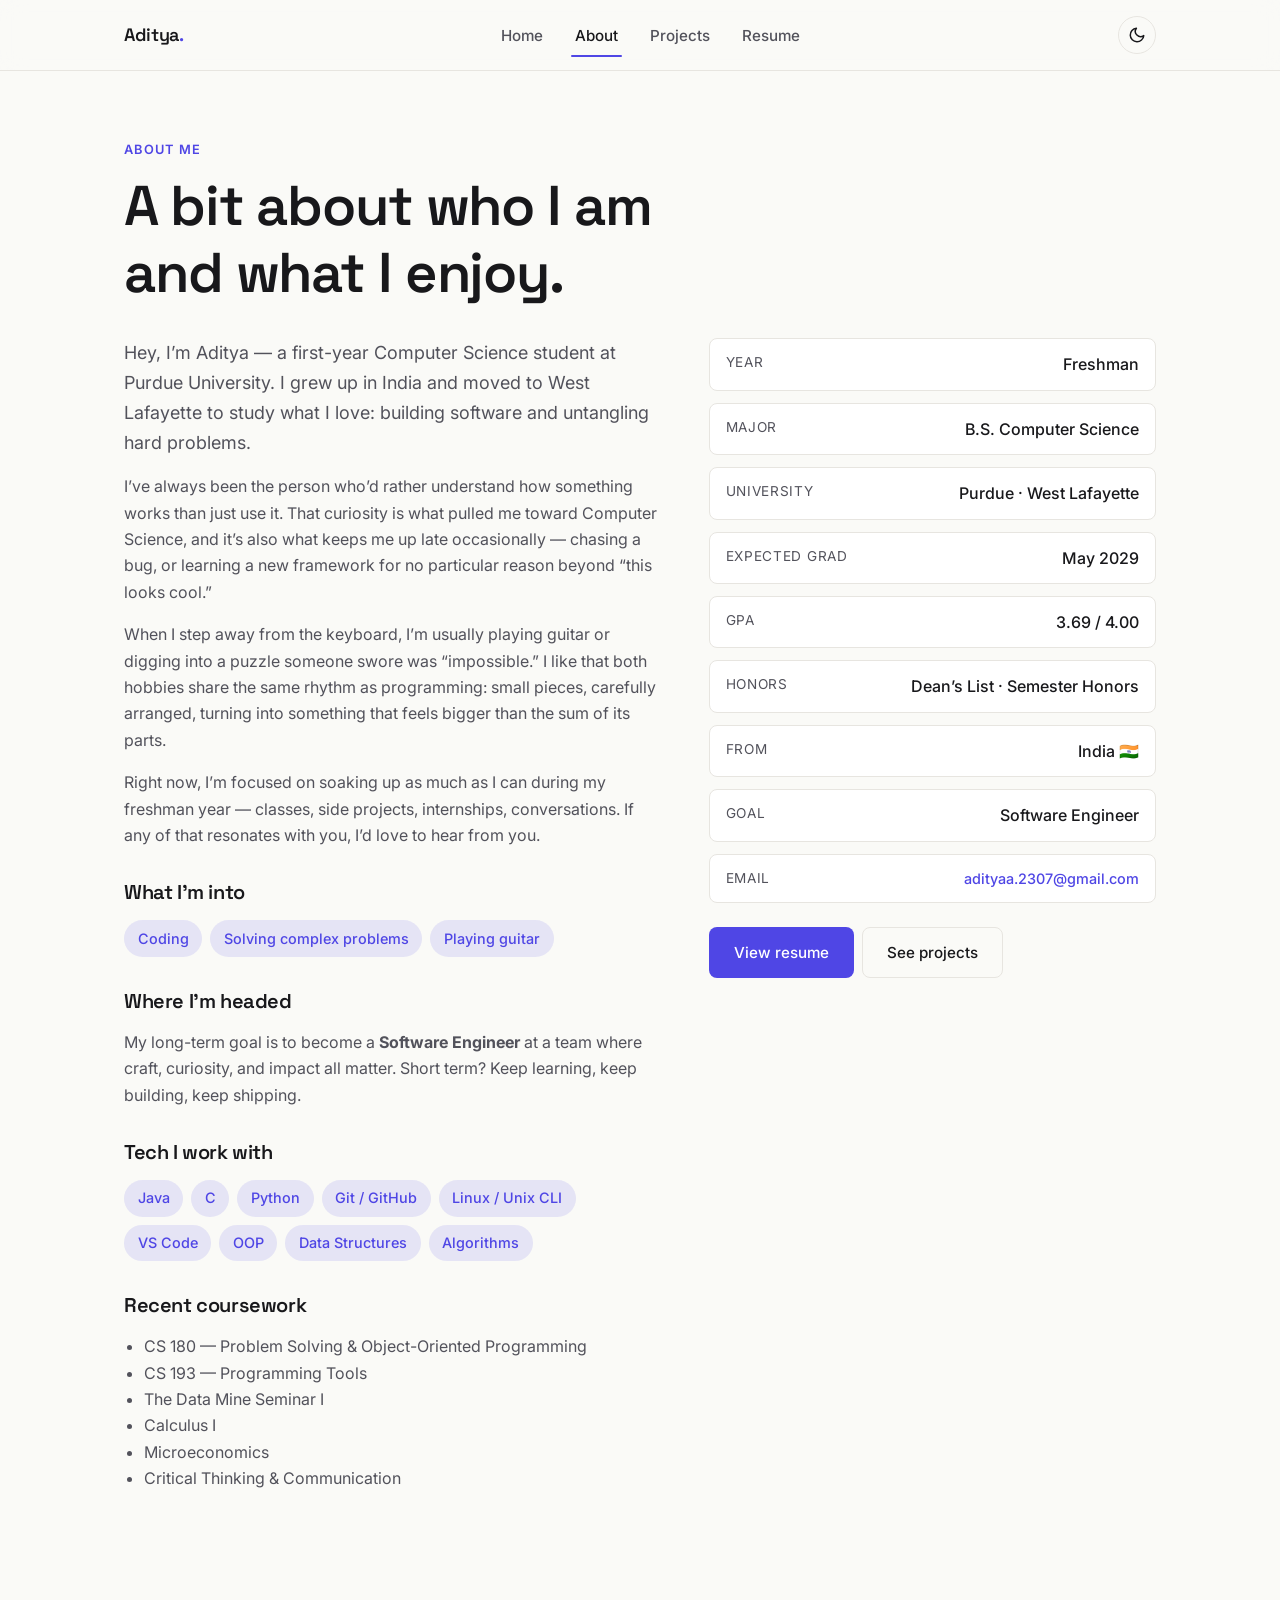
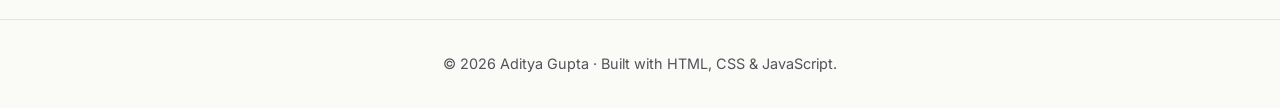
==== about.html @ 16b16f10 "Add files via upload" ====
<!DOCTYPE html>
<html lang="en" data-theme="light">
<head>
  <meta charset="UTF-8" />
  <meta name="viewport" content="width=device-width, initial-scale=1.0" />
  <title>About — Aditya Gupta</title>
  <meta name="description" content="A little more about Aditya Gupta — Computer Science freshman at Purdue University." />

  <link rel="preconnect" href="https://fonts.googleapis.com" />
  <link rel="preconnect" href="https://fonts.gstatic.com" crossorigin />
  <link href="https://fonts.googleapis.com/css2?family=Inter:wght@400;500;600&family=Space+Grotesk:wght@500;600;700&display=swap" rel="stylesheet" />

  <link rel="stylesheet" href="style.css" />

  <!-- Apply the saved theme BEFORE paint to avoid a flash. -->
  <script>
    (function () {
      try {
        var s = localStorage.getItem("theme");
        var t = s || (window.matchMedia("(prefers-color-scheme: dark)").matches ? "dark" : "light");
        document.documentElement.setAttribute("data-theme", t);
      } catch (e) {}
    })();
  </script>
</head>
<body>

  <!-- ===================== NAVIGATION ===================== -->
  <header class="nav">
    <div class="nav__inner">
      <a href="index.html" class="nav__logo">Aditya<span>.</span></a>

      <ul class="nav__links" id="navLinks">
        <li><a href="index.html">Home</a></li>
        <li><a href="about.html">About</a></li>
        <li><a href="projects.html">Projects</a></li>
        <li><a href="resume.html">Resume</a></li>
      </ul>

      <div style="display:flex; gap:.5rem; align-items:center;">
        <button id="themeToggle" class="theme-toggle" aria-label="Toggle dark mode">
          <svg class="icon-moon" viewBox="0 0 24 24" fill="none" stroke="currentColor" stroke-width="2" stroke-linecap="round" stroke-linejoin="round"><path d="M21 12.79A9 9 0 1111.21 3 7 7 0 0021 12.79z"/></svg>
          <svg class="icon-sun" viewBox="0 0 24 24" fill="none" stroke="currentColor" stroke-width="2" stroke-linecap="round" stroke-linejoin="round"><circle cx="12" cy="12" r="4"/><path d="M12 2v2M12 20v2M4.93 4.93l1.41 1.41M17.66 17.66l1.41 1.41M2 12h2M20 12h2M4.93 19.07l1.41-1.41M17.66 6.34l1.41-1.41"/></svg>
        </button>
        <button id="navBurger" class="nav__burger" aria-label="Open menu" aria-expanded="false">
          <svg viewBox="0 0 24 24" width="20" height="20" fill="none" stroke="currentColor" stroke-width="2" stroke-linecap="round"><line x1="3" y1="6"  x2="21" y2="6"/><line x1="3" y1="12" x2="21" y2="12"/><line x1="3" y1="18" x2="21" y2="18"/></svg>
        </button>
      </div>
    </div>
  </header>


  <main>

    <!-- ===================== ABOUT INTRO ===================== -->
    <section>
      <div class="container">
        <span class="section-label reveal">About me</span>
        <h1 class="reveal">A bit about who I am<br />and what I enjoy.</h1>

        <div class="about-grid">

          <!-- LEFT column: the personal story -->
          <div class="reveal">
            <p class="lead">
              Hey, I’m Aditya — a first-year Computer Science student at
              Purdue University. I grew up in India and moved to West
              Lafayette to study what I love: building software and
              untangling hard problems.
            </p>
            <p>
              I’ve always been the person who’d rather understand how
              something works than just use it. That curiosity is what
              pulled me toward Computer Science, and it’s also what keeps
              me up late occasionally — chasing a bug, or learning a new
              framework for no particular reason beyond “this looks cool.”
            </p>
            <p>
              When I step away from the keyboard, I’m usually playing guitar
              or digging into a puzzle someone swore was “impossible.” I
              like that both hobbies share the same rhythm as programming:
              small pieces, carefully arranged, turning into something
              that feels bigger than the sum of its parts.
            </p>
            <p>
              Right now, I’m focused on soaking up as much as I can during
              my freshman year — classes, side projects, internships,
              conversations. If any of that resonates with you, I’d love
              to hear from you.
            </p>

            <h3 style="margin-top: 2rem;">What I’m into</h3>
            <div class="hobby-chips">
              <!-- EDIT: Add or remove chips as you like -->
              <span class="chip">Coding</span>
              <span class="chip">Solving complex problems</span>
              <span class="chip">Playing guitar</span>
            </div>

            <h3 style="margin-top: 2rem;">Where I’m headed</h3>
            <p>
              My long-term goal is to become a <strong>Software Engineer</strong>
              at a team where craft, curiosity, and impact all matter.
              Short term? Keep learning, keep building, keep shipping.
            </p>

            <!-- Tech skills pulled from resume — edit freely -->
            <h3 style="margin-top: 2rem;">Tech I work with</h3>
            <div class="hobby-chips">
              <span class="chip">Java</span>
              <span class="chip">C</span>
              <span class="chip">Python</span>
              <span class="chip">Git / GitHub</span>
              <span class="chip">Linux / Unix CLI</span>
              <span class="chip">VS Code</span>
              <span class="chip">OOP</span>
              <span class="chip">Data Structures</span>
              <span class="chip">Algorithms</span>
            </div>

            <!-- Current coursework — edit each semester -->
            <h3 style="margin-top: 2rem;">Recent coursework</h3>
            <ul style="color: var(--color-text-muted); padding-left: 1.25rem; margin: 0;">
              <li>CS 180 — Problem Solving & Object-Oriented Programming</li>
              <li>CS 193 — Programming Tools</li>
              <li>The Data Mine Seminar I</li>
              <li>Calculus I</li>
              <li>Microeconomics</li>
              <li>Critical Thinking &amp; Communication</li>
            </ul>
          </div>


          <!-- RIGHT column: quick-facts card -->
          <div class="reveal">
            <ul class="fact-list">
              <li>
                <span class="label">Year</span>
                <span class="value">Freshman</span>
              </li>
              <li>
                <span class="label">Major</span>
                <span class="value">B.S. Computer Science</span>
              </li>
              <li>
                <span class="label">University</span>
                <span class="value">Purdue · West Lafayette</span>
              </li>
              <li>
                <span class="label">Expected grad</span>
                <span class="value">May 2029</span>
              </li>
              <li>
                <span class="label">GPA</span>
                <span class="value">3.69 / 4.00</span>
              </li>
              <li>
                <span class="label">Honors</span>
                <span class="value">Dean’s List · Semester Honors</span>
              </li>
              <li>
                <span class="label">From</span>
                <span class="value">India 🇮🇳</span>
              </li>
              <li>
                <span class="label">Goal</span>
                <span class="value">Software Engineer</span>
              </li>
              <li>
                <span class="label">Email</span>
                <span class="value" style="font-size:.9rem;">
                  <a href="mailto:adityaa.2307@gmail.com">adityaa.2307@gmail.com</a>
                </span>
              </li>
            </ul>

            <div style="margin-top: 1.5rem; display:flex; gap:.5rem; flex-wrap:wrap;">
              <a href="resume.html"   class="btn btn--primary">View resume</a>
              <a href="projects.html" class="btn btn--ghost">See projects</a>
            </div>
          </div>

        </div>
      </div>
    </section>

  </main>


  <!-- ===================== FOOTER ===================== -->
  <footer class="footer">
    <div class="container">
      <p>© <span id="year"></span> Aditya Gupta · Built with HTML, CSS & JavaScript.</p>
    </div>
  </footer>

  <script src="script.js"></script>
</body>
</html>
---- style.css ----
/* =========================================================
   Aditya Gupta — Personal Portfolio Stylesheet
   ---------------------------------------------------------
   Quick edit map:
     • Colors ............ --color-* variables below
     • Fonts ............. --font-* variables below
     • Spacing ........... --space-* variables below
   Dark mode automatically swaps colors when the <html>
   element gets the attribute data-theme="dark".
   ========================================================= */


/* ---------------------------------------------------------
   1. DESIGN TOKENS  (change these to re-skin the site)
   --------------------------------------------------------- */
:root {
  /* Brand colors — PRIMARY is used for links & buttons,
     SECONDARY is used for accents and highlights. */
  --color-primary: #4f46e5;        /* deep indigo */
  --color-primary-hover: #4338ca;
  --color-secondary: #f59e0b;      /* warm amber */

  /* Neutral / surface colors (light mode) */
  --color-bg: #fafaf7;             /* page background */
  --color-surface: #ffffff;        /* cards, nav */
  --color-border: #e7e5e0;
  --color-text: #18181b;           /* main text */
  --color-text-muted: #52525b;     /* secondary text */

  /* Typography */
  --font-heading: "Space Grotesk", "Segoe UI", system-ui, sans-serif;
  --font-body:    "Inter",         "Segoe UI", system-ui, sans-serif;

  /* Spacing scale (8-pt grid) */
  --space-1: 0.25rem;
  --space-2: 0.5rem;
  --space-3: 0.75rem;
  --space-4: 1rem;
  --space-6: 1.5rem;
  --space-8: 2rem;
  --space-12: 3rem;
  --space-16: 4rem;
  --space-24: 6rem;

  /* Other */
  --radius-sm: 8px;
  --radius-md: 14px;
  --radius-lg: 24px;
  --shadow-sm: 0 1px 2px rgba(0, 0, 0, 0.04),
               0 1px 3px rgba(0, 0, 0, 0.06);
  --shadow-md: 0 4px 12px rgba(0, 0, 0, 0.06),
               0 2px 4px rgba(0, 0, 0, 0.04);
  --transition: 200ms cubic-bezier(0.4, 0, 0.2, 1);
  --max-width: 1080px;
}

/* Dark mode palette (swapped when data-theme="dark") */
html[data-theme="dark"] {
  --color-primary: #818cf8;
  --color-primary-hover: #a5b4fc;
  --color-secondary: #fcd34d;

  --color-bg: #0b0b0f;
  --color-surface: #16161d;
  --color-border: #2a2a35;
  --color-text: #f4f4f5;
  --color-text-muted: #a1a1aa;

  --shadow-sm: 0 1px 2px rgba(0, 0, 0, 0.4);
  --shadow-md: 0 4px 12px rgba(0, 0, 0, 0.4);
}


/* ---------------------------------------------------------
   2. BASE RESETS & GLOBAL STYLES
   --------------------------------------------------------- */
*, *::before, *::after { box-sizing: border-box; }

html { scroll-behavior: smooth; }

body {
  margin: 0;
  font-family: var(--font-body);
  font-size: 1rem;
  line-height: 1.65;
  color: var(--color-text);
  background-color: var(--color-bg);
  -webkit-font-smoothing: antialiased;
  transition: background-color var(--transition), color var(--transition);
}

h1, h2, h3, h4 {
  font-family: var(--font-heading);
  font-weight: 600;
  line-height: 1.2;
  letter-spacing: -0.02em;
  margin: 0 0 var(--space-4) 0;
  color: var(--color-text);
}

h1 { font-size: clamp(2.25rem, 5vw, 3.5rem); }
h2 { font-size: clamp(1.75rem, 3.5vw, 2.25rem); }
h3 { font-size: 1.25rem; }

p  { margin: 0 0 var(--space-4) 0; color: var(--color-text-muted); }

a {
  color: var(--color-primary);
  text-decoration: none;
  transition: color var(--transition);
}
a:hover { color: var(--color-primary-hover); }

img { max-width: 100%; display: block; }

section { padding: var(--space-16) 0; }

.container {
  width: 100%;
  max-width: var(--max-width);
  margin: 0 auto;
  padding: 0 var(--space-6);
}

/* Keyboard focus style (accessibility) */
:focus-visible {
  outline: 2px solid var(--color-primary);
  outline-offset: 3px;
  border-radius: 4px;
}


/* ---------------------------------------------------------
   3. NAVIGATION BAR
   --------------------------------------------------------- */
.nav {
  position: sticky;
  top: 0;
  z-index: 50;
  background-color: color-mix(in srgb, var(--color-bg) 85%, transparent);
  backdrop-filter: saturate(180%) blur(12px);
  -webkit-backdrop-filter: saturate(180%) blur(12px);
  border-bottom: 1px solid var(--color-border);
}

.nav__inner {
  max-width: var(--max-width);
  margin: 0 auto;
  padding: var(--space-4) var(--space-6);
  display: flex;
  align-items: center;
  justify-content: space-between;
  gap: var(--space-4);
}

.nav__logo {
  font-family: var(--font-heading);
  font-weight: 600;
  font-size: 1.125rem;
  color: var(--color-text);
  letter-spacing: -0.02em;
}
.nav__logo span { color: var(--color-primary); }

.nav__links {
  list-style: none;
  margin: 0;
  padding: 0;
  display: flex;
  align-items: center;
  gap: var(--space-6);
}

.nav__links a {
  color: var(--color-text-muted);
  font-size: 0.95rem;
  font-weight: 500;
  padding: var(--space-2) var(--space-1);
  position: relative;
}
.nav__links a:hover,
.nav__links a.is-active {
  color: var(--color-text);
}
.nav__links a.is-active::after {
  content: "";
  position: absolute;
  left: 0; right: 0; bottom: -4px;
  height: 2px;
  background-color: var(--color-primary);
  border-radius: 2px;
}

/* Theme toggle button */
.theme-toggle {
  background: transparent;
  border: 1px solid var(--color-border);
  color: var(--color-text);
  width: 38px; height: 38px;
  border-radius: 50%;
  cursor: pointer;
  display: inline-flex;
  align-items: center;
  justify-content: center;
  transition: transform var(--transition), border-color var(--transition),
              background-color var(--transition);
}
.theme-toggle:hover {
  transform: translateY(-1px);
  border-color: var(--color-primary);
}
.theme-toggle svg { width: 18px; height: 18px; }
.theme-toggle .icon-sun  { display: none; }
html[data-theme="dark"] .theme-toggle .icon-sun  { display: block; }
html[data-theme="dark"] .theme-toggle .icon-moon { display: none; }

/* Mobile menu button */
.nav__burger {
  display: none;
  background: transparent;
  border: 1px solid var(--color-border);
  border-radius: var(--radius-sm);
  width: 38px; height: 38px;
  color: var(--color-text);
  cursor: pointer;
  align-items: center;
  justify-content: center;
}


/* ---------------------------------------------------------
   4. BUTTONS
   --------------------------------------------------------- */
.btn {
  display: inline-flex;
  align-items: center;
  gap: var(--space-2);
  padding: 0.75rem 1.5rem;
  border-radius: var(--radius-sm);
  font-weight: 500;
  font-size: 0.95rem;
  font-family: inherit;
  cursor: pointer;
  border: 1px solid transparent;
  transition: all var(--transition);
  text-decoration: none;
}
.btn--primary {
  background-color: var(--color-primary);
  color: #fff;
}
.btn--primary:hover {
  background-color: var(--color-primary-hover);
  transform: translateY(-2px);
  box-shadow: var(--shadow-md);
  color: #fff;
}
.btn--ghost {
  background-color: transparent;
  color: var(--color-text);
  border-color: var(--color-border);
}
.btn--ghost:hover {
  border-color: var(--color-primary);
  color: var(--color-primary);
  transform: translateY(-2px);
}


/* ---------------------------------------------------------
   5. HERO (home page)
   --------------------------------------------------------- */
.hero {
  padding: var(--space-24) 0 var(--space-16);
  text-align: center;
}

.hero__avatar {
  width: 140px;
  height: 140px;
  border-radius: 50%;
  margin: 0 auto var(--space-6);
  overflow: hidden;
  border: 3px solid var(--color-surface);
  box-shadow: 0 0 0 3px var(--color-primary), var(--shadow-md);
  background: linear-gradient(135deg,
    var(--color-primary), var(--color-secondary));
  display: flex;
  align-items: center;
  justify-content: center;
  color: #fff;
  font-family: var(--font-heading);
  font-size: 3rem;
  font-weight: 600;
}
.hero__avatar img {
  width: 100%; height: 100%; object-fit: cover;
}

.hero__name {
  font-size: clamp(2.5rem, 6vw, 4rem);
  margin-bottom: var(--space-3);
}
.hero__name .accent { color: var(--color-primary); }

.hero__tagline {
  font-size: clamp(1.05rem, 2vw, 1.25rem);
  color: var(--color-text-muted);
  max-width: 640px;
  margin: 0 auto var(--space-4);
}

.hero__intro {
  max-width: 580px;
  margin: 0 auto var(--space-8);
  color: var(--color-text-muted);
}

.hero__actions {
  display: flex;
  justify-content: center;
  gap: var(--space-3);
  flex-wrap: wrap;
}


/* ---------------------------------------------------------
   6. SECTION HEADINGS & GENERIC CONTENT
   --------------------------------------------------------- */
.section-label {
  display: inline-block;
  font-size: 0.8rem;
  font-weight: 600;
  letter-spacing: 0.1em;
  text-transform: uppercase;
  color: var(--color-primary);
  margin-bottom: var(--space-3);
}

.lead {
  font-size: 1.125rem;
  color: var(--color-text-muted);
  max-width: 680px;
}


/* ---------------------------------------------------------
   7. ABOUT PAGE
   --------------------------------------------------------- */
.about-grid {
  display: grid;
  grid-template-columns: 1fr;
  gap: var(--space-8);
  margin-top: var(--space-8);
}
@media (min-width: 768px) {
  .about-grid { grid-template-columns: 1.2fr 1fr; gap: var(--space-12); }
}

.fact-list {
  list-style: none;
  padding: 0;
  margin: 0;
  display: grid;
  gap: var(--space-3);
}
.fact-list li {
  display: flex;
  justify-content: space-between;
  padding: var(--space-3) var(--space-4);
  border: 1px solid var(--color-border);
  border-radius: var(--radius-sm);
  background-color: var(--color-surface);
}
.fact-list .label {
  font-size: 0.85rem;
  color: var(--color-text-muted);
  text-transform: uppercase;
  letter-spacing: 0.05em;
}
.fact-list .value {
  font-weight: 500;
  color: var(--color-text);
  text-align: right;
}

.hobby-chips {
  display: flex;
  flex-wrap: wrap;
  gap: var(--space-2);
  margin-top: var(--space-2);
}
.chip {
  padding: 0.4rem 0.85rem;
  border-radius: 999px;
  background-color: color-mix(in srgb, var(--color-primary) 12%, transparent);
  color: var(--color-primary);
  font-size: 0.9rem;
  font-weight: 500;
}


/* ---------------------------------------------------------
   8. PROJECTS
   --------------------------------------------------------- */
.projects-grid {
  display: grid;
  grid-template-columns: 1fr;
  gap: var(--space-6);
  margin-top: var(--space-8);
}
@media (min-width: 640px)  { .projects-grid { grid-template-columns: repeat(2, 1fr); } }
@media (min-width: 1024px) { .projects-grid { grid-template-columns: repeat(3, 1fr); } }

.project-card {
  background-color: var(--color-surface);
  border: 1px solid var(--color-border);
  border-radius: var(--radius-md);
  padding: var(--space-6);
  transition: transform var(--transition), box-shadow var(--transition),
              border-color var(--transition);
  display: flex;
  flex-direction: column;
  gap: var(--space-3);
}
.project-card:hover {
  transform: translateY(-4px);
  box-shadow: var(--shadow-md);
  border-color: color-mix(in srgb, var(--color-primary) 40%, var(--color-border));
}
.project-card__index {
  font-family: var(--font-heading);
  color: var(--color-primary);
  font-size: 0.85rem;
  font-weight: 600;
  letter-spacing: 0.1em;
}
.project-card h3 { margin: 0; }
.project-card p  { margin: 0; flex-grow: 1; }

.project-card__tags {
  display: flex;
  flex-wrap: wrap;
  gap: var(--space-2);
  margin-top: var(--space-2);
}
.project-card__tags span {
  font-size: 0.8rem;
  padding: 0.2rem 0.6rem;
  border-radius: 999px;
  background-color: var(--color-bg);
  color: var(--color-text-muted);
  border: 1px solid var(--color-border);
}


/* ---------------------------------------------------------
   9. RESUME PAGE
   --------------------------------------------------------- */
.resume-actions {
  display: flex;
  gap: var(--space-3);
  margin: var(--space-6) 0 var(--space-8);
  flex-wrap: wrap;
}

.pdf-frame {
  width: 100%;
  height: 80vh;
  min-height: 600px;
  border: 1px solid var(--color-border);
  border-radius: var(--radius-md);
  background-color: var(--color-surface);
}


/* ---------------------------------------------------------
   10. CONTACT / SOCIAL LINKS
   --------------------------------------------------------- */
.contact-card {
  background-color: var(--color-surface);
  border: 1px solid var(--color-border);
  border-radius: var(--radius-lg);
  padding: var(--space-12) var(--space-6);
  text-align: center;
  margin-top: var(--space-8);
}
.contact-card h2 { margin-bottom: var(--space-3); }

.socials {
  display: flex;
  justify-content: center;
  gap: var(--space-3);
  flex-wrap: wrap;
  margin-top: var(--space-6);
}
.social-btn {
  display: inline-flex;
  align-items: center;
  gap: var(--space-2);
  padding: 0.65rem 1.1rem;
  border: 1px solid var(--color-border);
  border-radius: var(--radius-sm);
  color: var(--color-text);
  background-color: var(--color-bg);
  font-weight: 500;
  font-size: 0.9rem;
  transition: all var(--transition);
}
.social-btn:hover {
  border-color: var(--color-primary);
  color: var(--color-primary);
  transform: translateY(-2px);
}
.social-btn svg { width: 18px; height: 18px; }


/* ---------------------------------------------------------
   11. FOOTER
   --------------------------------------------------------- */
.footer {
  margin-top: var(--space-16);
  padding: var(--space-8) 0;
  border-top: 1px solid var(--color-border);
  text-align: center;
  color: var(--color-text-muted);
  font-size: 0.9rem;
}
.footer p { margin: 0; color: inherit; }


/* ---------------------------------------------------------
   12. ANIMATIONS (subtle fade-in on scroll)
   --------------------------------------------------------- */
.reveal {
  opacity: 0;
  transform: translateY(16px);
  transition: opacity 700ms ease-out, transform 700ms ease-out;
}
.reveal.is-visible {
  opacity: 1;
  transform: translateY(0);
}

@media (prefers-reduced-motion: reduce) {
  *, *::before, *::after {
    animation-duration: 0.01ms !important;
    transition-duration: 0.01ms !important;
  }
  .reveal { opacity: 1; transform: none; }
}


/* ---------------------------------------------------------
   13. MOBILE / RESPONSIVE RULES
   --------------------------------------------------------- */
@media (max-width: 720px) {
  .nav__burger  { display: inline-flex; }
  .nav__links {
    position: absolute;
    top: 100%; left: 0; right: 0;
    flex-direction: column;
    align-items: stretch;
    padding: var(--space-4) var(--space-6);
    gap: var(--space-2);
    background-color: var(--color-surface);
    border-bottom: 1px solid var(--color-border);
    transform: translateY(-12px);
    opacity: 0;
    pointer-events: none;
    transition: opacity var(--transition), transform var(--transition);
  }
  .nav__links.is-open {
    transform: translateY(0);
    opacity: 1;
    pointer-events: auto;
  }
  .nav__links a { padding: var(--space-3) 0; }
  .nav__links a.is-active::after { display: none; }

  .hero { padding: var(--space-16) 0 var(--space-12); }
  section { padding: var(--space-12) 0; }
}
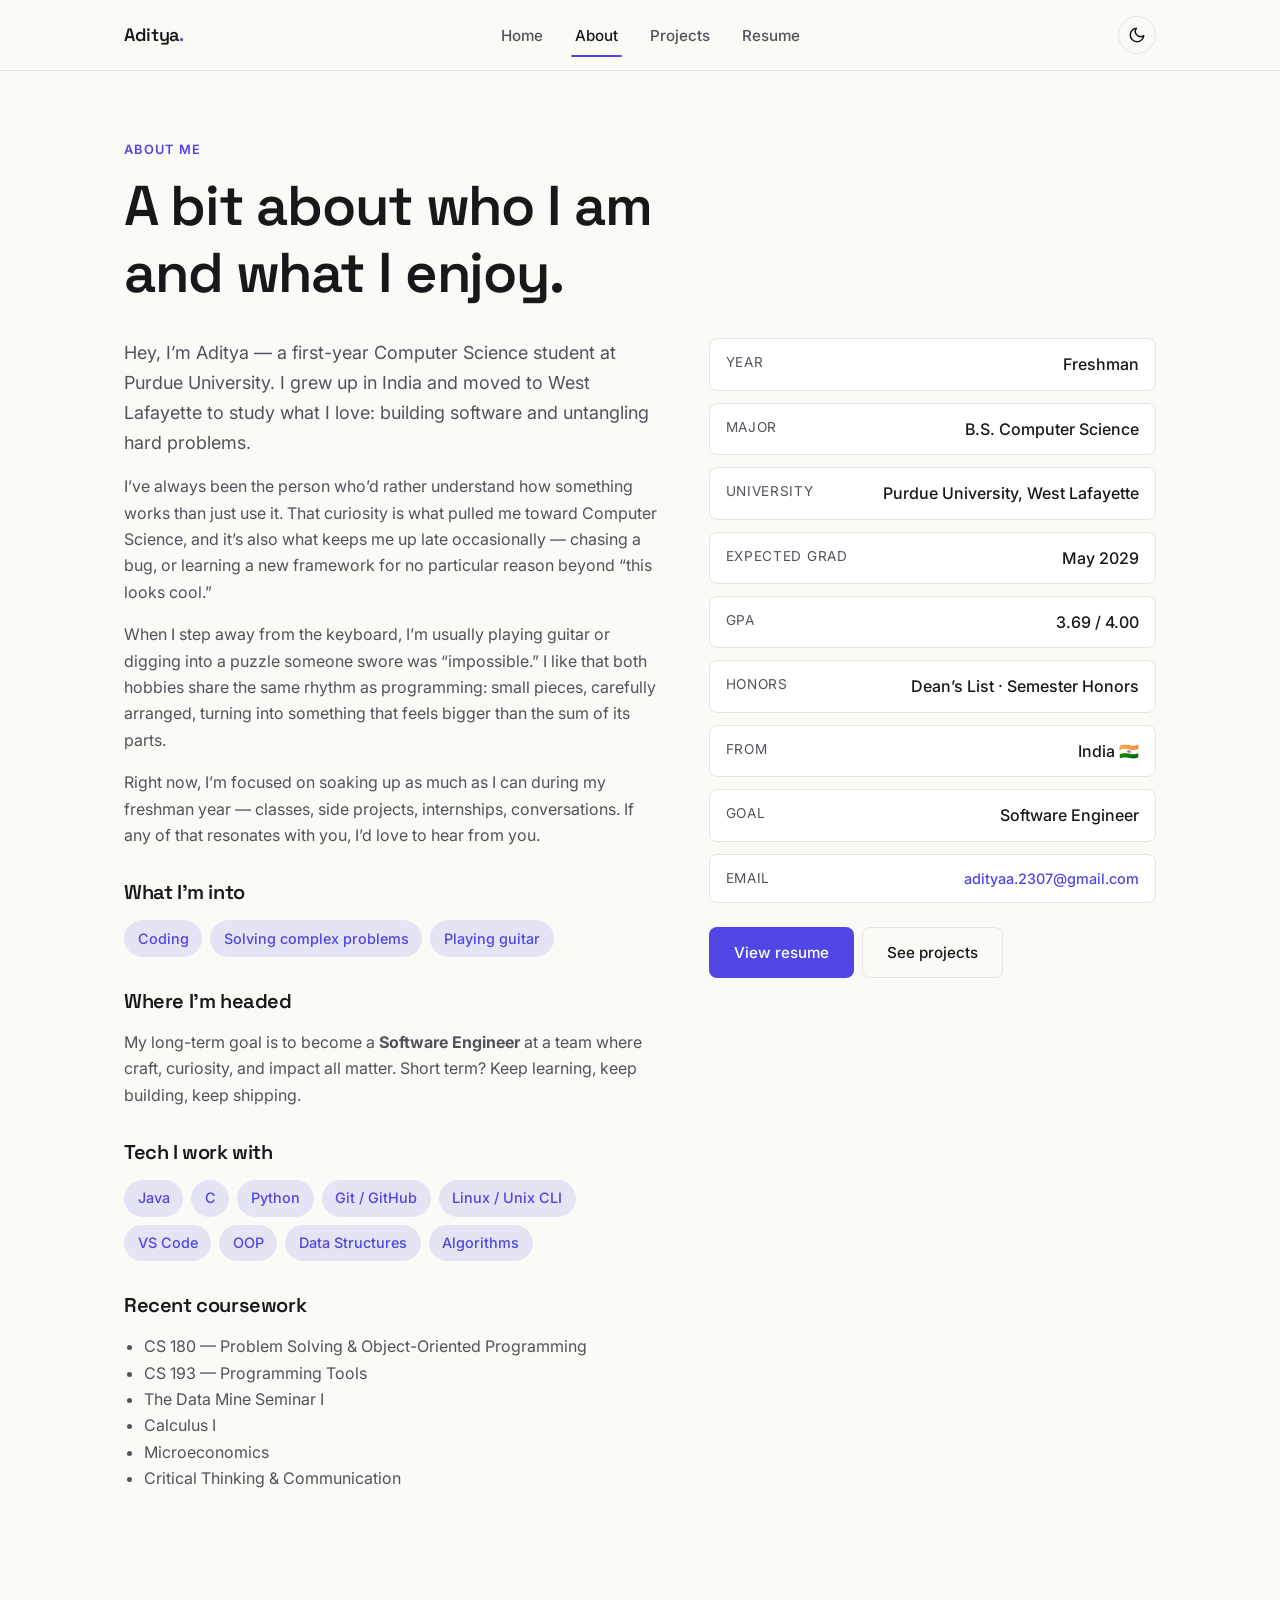
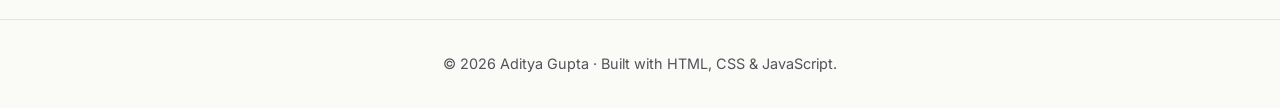
==== commit 30ddd5da: "Update university name for clarity" ====
--- a/about.html
+++ b/about.html
@@ -144,7 +144,7 @@
               </li>
               <li>
                 <span class="label">University</span>
-                <span class="value">Purdue · West Lafayette</span>
+                <span class="value">Purdue University, West Lafayette</span>
               </li>
               <li>
                 <span class="label">Expected grad</span>
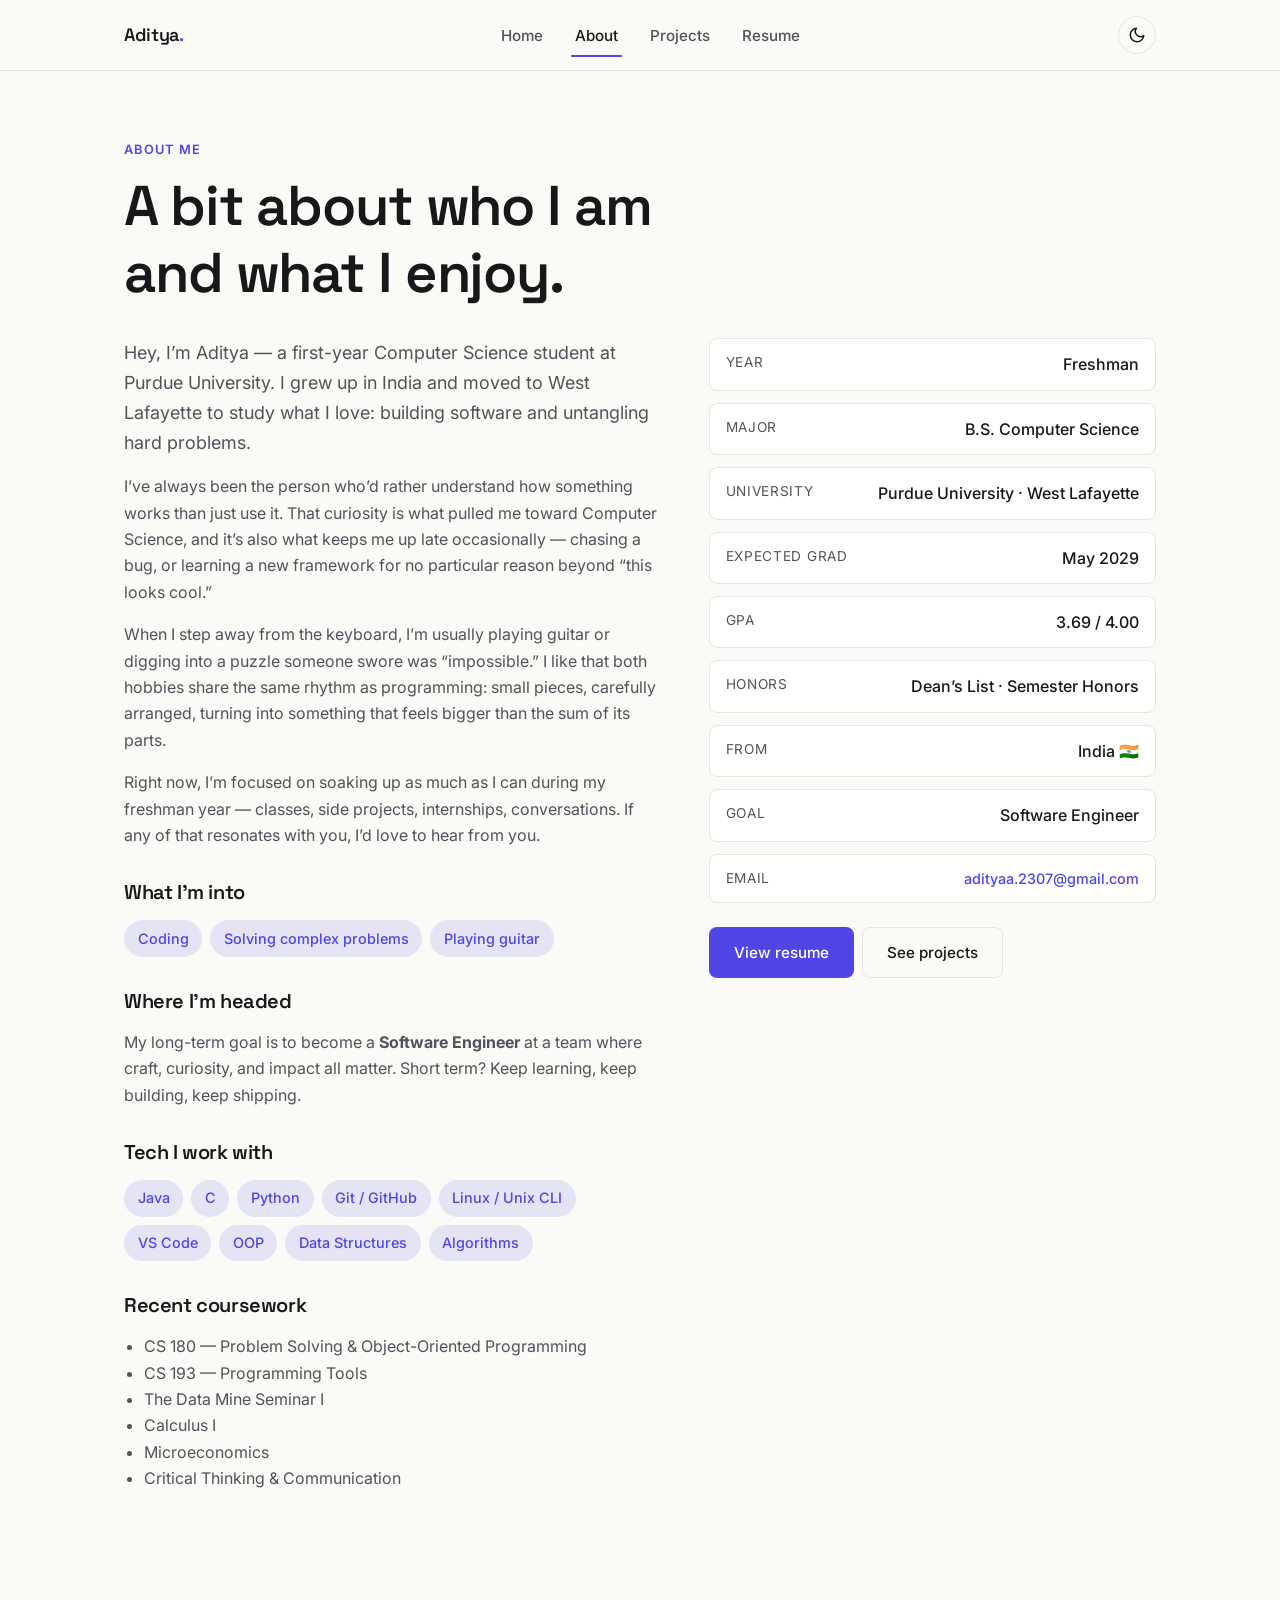
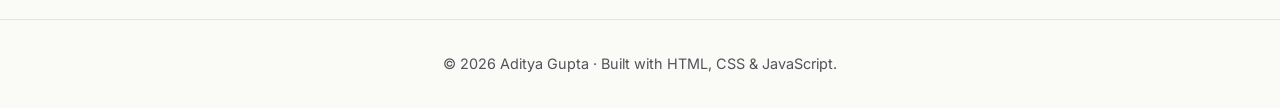
==== commit 6a0323fb: "Update university name format in about.html" ====
--- a/about.html
+++ b/about.html
@@ -144,7 +144,7 @@
               </li>
               <li>
                 <span class="label">University</span>
-                <span class="value">Purdue University, West Lafayette</span>
+                <span class="value">Purdue University · West Lafayette</span>
               </li>
               <li>
                 <span class="label">Expected grad</span>
